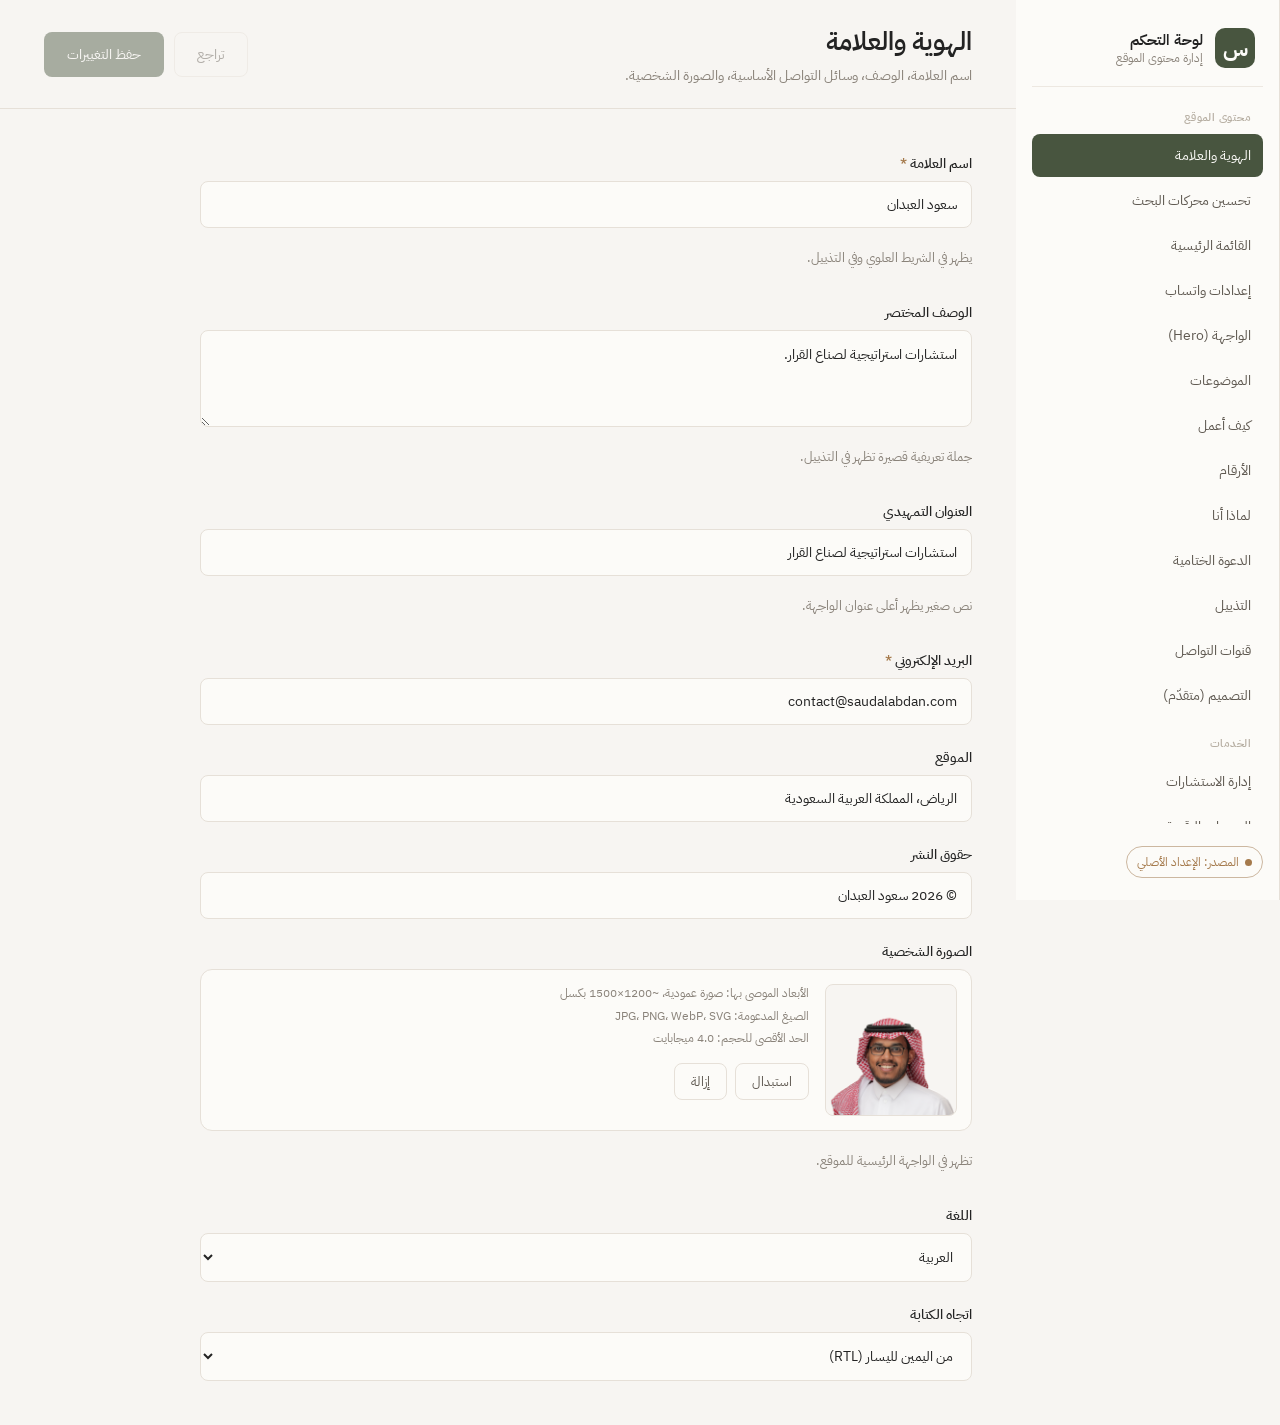
==== admin/index.html @ 1a5836ee "Initial commit" ====
<!DOCTYPE html>
<html lang="ar" dir="rtl">
<head>
  <meta charset="utf-8">
  <meta name="viewport" content="width=device-width, initial-scale=1">
  <title>لوحة التحكم — سعود العبدان</title>
  <meta name="robots" content="noindex, nofollow">
  <link rel="preconnect" href="https://fonts.googleapis.com">
  <link href="https://fonts.googleapis.com/css2?family=IBM+Plex+Sans+Arabic:wght@300;400;500;600;700&display=swap" rel="stylesheet">
  <link rel="stylesheet" href="styles.css">
</head>
<body>
  <div id="app" class="app" aria-busy="true">

    <!-- ── Sidebar: one entry per config group ───────────────────────────── -->
    <aside class="sidebar" id="sidebar">
      <div class="brand">
        <div class="brand-mark" aria-hidden="true">س</div>
        <div class="brand-text">
          <strong>لوحة التحكم</strong>
          <span>إدارة محتوى الموقع</span>
        </div>
      </div>

      <nav id="nav" class="nav" aria-label="أقسام المحتوى"><!-- built by app.js --></nav>

      <div class="sidebar-foot">
        <span id="source-badge" class="badge badge-neutral">جارٍ التحميل…</span>
      </div>
    </aside>

    <!-- ── Main panel ────────────────────────────────────────────────────── -->
    <main class="main">
      <header class="topbar">
        <button class="menu-toggle" id="menu-toggle" aria-label="القائمة" aria-controls="sidebar">☰</button>
        <div class="topbar-head">
          <h1 id="section-title">…</h1>
          <p id="section-desc" class="section-desc"></p>
        </div>
        <div id="topbar-actions" class="topbar-actions"><!-- Save / Revert --></div>
      </header>

      <section id="panel" class="panel" aria-live="polite"><!-- built by app.js --></section>
    </main>
  </div>

  <div id="toast" class="toast" role="status" aria-live="polite"></div>

  <!--
    Read-only load of the LIVE site configuration. The admin only SOURCES
    current values from this file; it is never written here. Keeping the
    public site's single source of truth intact is deliberate.
  -->
  <script src="../config/site.config.js"></script>
  <script src="data-service.js"></script>
  <script src="schema.js"></script>
  <script src="media-manager.js"></script>
  <script src="form-engine.js"></script>
  <script src="app.js"></script>
</body>
</html>
---- admin/styles.css ----
/*
 * styles.css — Admin Dashboard shell
 * Palette mirrors config/site.config.js THEME.color so the CMS reads as part
 * of the same brand. Light is primary; dark is a courtesy via prefers-color-scheme.
 */

:root {
  --bg:        #F7F5F2;
  --surface:   #FCFBF8;
  --ink:       #232323;
  --body:      #5F5951;
  --muted:     #8A837A;
  --faint:     #B7AFA3;
  --line:      #E6E0D8;
  --line-soft: #EDE8E1;
  --primary:   #48553F;
  --primary-hover: #394334;
  --accent:    #A57A4C;
  --accent-hover: #8D673E;
  --danger:    #B23B3B;
  --ok:        #4F7A4A;

  --sidebar-w: 264px;
  --radius: 12px;
  --radius-sm: 8px;
  --shadow: 0 20px 42px -26px rgba(72,85,63,0.32);
  --font: 'IBM Plex Sans Arabic', system-ui, -apple-system, sans-serif;
}

@media (prefers-color-scheme: dark) {
  :root {
    --bg:        #1D1C1A;
    --surface:   #262523;
    --ink:       #F1EDE6;
    --body:      #C9C3B9;
    --muted:     #9A938A;
    --faint:     #756F66;
    --line:      #383632;
    --line-soft: #322F2C;
    --primary:   #8FA47C;
    --primary-hover: #A2B68F;
    --accent:    #C79A64;
    --accent-hover: #D6AE7B;
    --shadow: 0 20px 42px -26px rgba(0,0,0,0.6);
  }
}

* { box-sizing: border-box; }

html, body {
  margin: 0;
  height: 100%;
}

body {
  background: var(--bg);
  color: var(--ink);
  font-family: var(--font);
  direction: rtl;
  -webkit-font-smoothing: antialiased;
  -moz-osx-font-smoothing: grayscale;
  text-rendering: optimizeLegibility;
}

/* ── Layout ─────────────────────────────────────────────────────────────── */
.app {
  display: grid;
  grid-template-columns: var(--sidebar-w) 1fr;
  min-height: 100vh;
}

.sidebar {
  background: var(--surface);
  border-inline-start: 1px solid var(--line);   /* on the right in RTL */
  display: flex;
  flex-direction: column;
  gap: 8px;
  padding: 22px 16px;
  position: sticky;
  top: 0;
  height: 100vh;
}

.brand {
  display: flex;
  align-items: center;
  gap: 12px;
  padding: 6px 8px 18px;
  border-bottom: 1px solid var(--line-soft);
  margin-bottom: 10px;
}
.brand-mark {
  flex: 0 0 auto;
  width: 40px; height: 40px;
  display: grid; place-items: center;
  background: var(--primary);
  color: #FCFBF8;
  border-radius: 10px;
  font-size: 22px; font-weight: 700;
}
.brand-text { display: flex; flex-direction: column; line-height: 1.35; }
.brand-text strong { font-size: 15px; font-weight: 600; }
.brand-text span { font-size: 12px; color: var(--muted); }

.nav { display: flex; flex-direction: column; gap: 2px; overflow-y: auto; }

.nav-item {
  display: flex;
  align-items: center;
  gap: 10px;
  width: 100%;
  padding: 11px 12px;
  border: 0;
  border-radius: var(--radius-sm);
  background: transparent;
  color: var(--body);
  font-family: inherit;
  font-size: 14px;
  text-align: start;
  cursor: pointer;
  transition: background .18s ease, color .18s ease;
}
.nav-item:hover { background: var(--line-soft); color: var(--ink); }
.nav-item.is-active { background: var(--primary); color: #FCFBF8; }
.nav-item .nav-icon { flex: 0 0 auto; width: 18px; height: 18px; opacity: .9; }
.nav-item .nav-label { flex: 1 1 auto; }
.nav-item .nav-dot {
  flex: 0 0 auto; width: 7px; height: 7px; border-radius: 50%;
  background: var(--accent); opacity: 0; transition: opacity .15s ease;
}
.nav-item.is-dirty .nav-dot { opacity: 1; }
.nav-item .nav-soon {
  flex: 0 0 auto; font-size: 10px; color: var(--faint);
  border: 1px solid var(--line); border-radius: 999px; padding: 1px 7px;
}
.nav-item.is-active .nav-soon { color: #E9E4DB; border-color: rgba(255,255,255,.35); }

.sidebar-foot { margin-top: auto; padding-top: 14px; }

.badge {
  display: inline-flex; align-items: center; gap: 6px;
  font-size: 12px; padding: 6px 10px; border-radius: 999px;
  border: 1px solid var(--line);
}
.badge::before { content: ""; width: 7px; height: 7px; border-radius: 50%; background: var(--faint); }
.badge-neutral { color: var(--muted); }
.badge-api { color: var(--ok); border-color: color-mix(in srgb, var(--ok) 40%, var(--line)); }
.badge-api::before { background: var(--ok); }
.badge-bundled { color: var(--accent); border-color: color-mix(in srgb, var(--accent) 40%, var(--line)); }
.badge-bundled::before { background: var(--accent); }

/* ── Main ───────────────────────────────────────────────────────────────── */
.main { display: flex; flex-direction: column; min-width: 0; }

.topbar {
  display: flex;
  align-items: center;
  gap: 16px;
  padding: 22px clamp(20px, 4vw, 44px);
  border-bottom: 1px solid var(--line);
  background: var(--bg);
  position: sticky; top: 0; z-index: 20;
}
.topbar-head { flex: 1 1 auto; min-width: 0; }
.topbar h1 { margin: 0; font-size: clamp(20px, 2.4vw, 26px); font-weight: 600; }
.section-desc { margin: 4px 0 0; font-size: 14px; color: var(--muted); }
.topbar-actions { display: flex; gap: 10px; flex: 0 0 auto; }

.menu-toggle {
  display: none;
  border: 1px solid var(--line); background: var(--surface); color: var(--ink);
  border-radius: var(--radius-sm); font-size: 18px; width: 42px; height: 42px; cursor: pointer;
}

.panel { padding: clamp(20px, 4vw, 44px); max-width: 860px; }

/* ── Buttons ────────────────────────────────────────────────────────────── */
.btn {
  font-family: inherit; font-size: 14px;
  padding: 11px 22px; border-radius: var(--radius-sm);
  border: 1px solid transparent; cursor: pointer;
  transition: background .2s ease, color .2s ease, border-color .2s ease, opacity .2s ease;
}
.btn-primary { background: var(--primary); color: #FCFBF8; }
.btn-primary:hover:not(:disabled) { background: var(--primary-hover); }
.btn-ghost { background: transparent; border-color: var(--line); color: var(--body); }
.btn-ghost:hover:not(:disabled) { border-color: var(--muted); color: var(--ink); }
.btn:disabled { opacity: .45; cursor: not-allowed; }

/* ── Forms ──────────────────────────────────────────────────────────────── */
.form { display: flex; flex-direction: column; gap: 22px; }
.field { display: flex; flex-direction: column; gap: 7px; }
.field label { font-size: 14px; font-weight: 500; color: var(--ink); }
.field .req { color: var(--accent); margin-inline-start: 3px; }
.field .hint { font-size: 12.5px; color: var(--muted); line-height: 1.6; }

.field input,
.field textarea,
.field select {
  font-family: inherit; font-size: 14px; color: var(--ink);
  background: var(--surface);
  border: 1px solid var(--line);
  border-radius: var(--radius-sm);
  padding: 12px 14px;
  width: 100%;
  transition: border-color .18s ease, box-shadow .18s ease;
}
.field textarea { resize: vertical; min-height: 84px; line-height: 1.7; }
.field input:focus,
.field textarea:focus,
.field select:focus {
  outline: none;
  border-color: var(--primary);
  box-shadow: 0 0 0 3px color-mix(in srgb, var(--primary) 18%, transparent);
}
.field.has-error input,
.field.has-error textarea { border-color: var(--danger); }
.field .error {
  font-size: 12.5px; color: var(--danger); display: none;
}
.field.has-error .error { display: block; }

.form-note {
  font-size: 13px; color: var(--muted);
  background: var(--surface); border: 1px solid var(--line-soft);
  border-radius: var(--radius-sm); padding: 14px 16px; line-height: 1.7;
}
.form-note strong { color: var(--ink); font-weight: 600; }

/* ── Read-only preview (sections not yet editable) ──────────────────────── */
.preview-banner {
  display: flex; align-items: center; gap: 10px;
  font-size: 13.5px; color: var(--body);
  background: color-mix(in srgb, var(--accent) 8%, var(--surface));
  border: 1px solid color-mix(in srgb, var(--accent) 30%, var(--line));
  border-radius: var(--radius-sm); padding: 13px 16px; margin-bottom: 22px;
}
.preview-banner .dot { flex: 0 0 auto; width: 8px; height: 8px; border-radius: 50%; background: var(--accent); }

.ro-tree { font-size: 13.5px; line-height: 1.7; }
.ro-row { padding: 3px 0; }
.ro-key { color: var(--muted); }
.ro-val { color: var(--ink); }
.ro-group {
  border-inline-start: 2px solid var(--line-soft);
  margin-inline-start: 4px; padding-inline-start: 14px; margin-top: 4px;
}
.ro-card {
  background: var(--surface); border: 1px solid var(--line-soft);
  border-radius: var(--radius-sm); padding: 12px 14px; margin: 8px 0;
}
.ro-index { font-size: 11px; color: var(--faint); margin-bottom: 6px; }

/* ── Toast ──────────────────────────────────────────────────────────────── */
.toast {
  position: fixed; inset-block-end: 26px; inset-inline-start: 50%;
  transform: translate(50%, 20px);
  background: var(--ink); color: var(--bg);
  padding: 13px 22px; border-radius: 999px; font-size: 14px;
  box-shadow: var(--shadow);
  opacity: 0; pointer-events: none; transition: opacity .25s ease, transform .25s ease;
  z-index: 100; max-width: 90vw; text-align: center;
}
.toast.show { opacity: 1; transform: translate(50%, 0); }
.toast.toast-ok { background: var(--primary); color: #FCFBF8; }
.toast.toast-warn { background: var(--accent); color: #FCFBF8; }
.toast.toast-err { background: var(--danger); color: #fff; }

/* ── Loading gate ───────────────────────────────────────────────────────── */
.app[aria-busy="true"] .panel,
.app[aria-busy="true"] .topbar-actions { visibility: hidden; }

/* ── Nav group labels ───────────────────────────────────────────────────── */
.section-group-label {
  font-size: 11px; letter-spacing: .04em; color: var(--faint);
  padding: 16px 12px 6px; font-weight: 600;
}
.section-group-label:first-child { padding-top: 4px; }

/* ── Nested groups ──────────────────────────────────────────────────────── */
.group {
  display: flex; flex-direction: column; gap: 16px;
  border: 1px solid var(--line-soft); border-radius: var(--radius);
  padding: 16px 18px; background: color-mix(in srgb, var(--surface) 60%, transparent);
}
.group-title { font-size: 14px; font-weight: 600; color: var(--ink); margin: 0; }

/* ── Repeatable lists ───────────────────────────────────────────────────── */
.list { display: flex; flex-direction: column; gap: 12px; }
.list-head { display: flex; align-items: center; justify-content: space-between; }
.list-title { font-size: 14px; font-weight: 600; margin: 0; color: var(--ink); }
.list-item {
  display: flex; flex-direction: column; gap: 14px;
  border: 1px solid var(--line); border-radius: var(--radius-sm);
  padding: 14px 16px; background: var(--surface);
}
.item-head { display: flex; align-items: center; justify-content: space-between; gap: 10px; }
.item-title { font-size: 13.5px; font-weight: 600; color: var(--ink); min-width: 0; overflow: hidden; text-overflow: ellipsis; white-space: nowrap; }
.item-ctl { display: flex; gap: 6px; flex: 0 0 auto; }
.icon-btn {
  width: 30px; height: 30px; padding: 0;
  border: 1px solid var(--line); background: var(--bg); color: var(--body);
  border-radius: 6px; cursor: pointer; font-size: 12px; line-height: 1;
  transition: border-color .15s ease, color .15s ease;
}
.icon-btn:hover:not(:disabled) { border-color: var(--muted); color: var(--ink); }
.icon-btn.danger:hover:not(:disabled) { border-color: var(--danger); color: var(--danger); }
.icon-btn:disabled { opacity: .35; cursor: not-allowed; }
.btn-sm { padding: 8px 16px; font-size: 13px; align-self: flex-start; }

/* ── Checkbox + color controls ──────────────────────────────────────────── */
.checkbox-row { display: flex; align-items: center; gap: 10px; }
.checkbox-row input { width: 18px; height: 18px; accent-color: var(--primary); }
.checkbox-row label { margin: 0; cursor: pointer; }
.field input[type="color"] {
  width: 56px; height: 40px; padding: 3px; cursor: pointer; flex: 0 0 auto;
}
.color-row { display: flex; align-items: center; gap: 12px; }
.color-row .hint { font-family: ui-monospace, monospace; }

/* ── Media Manager ──────────────────────────────────────────────────────── */
.media {
  display: flex; gap: 16px; align-items: flex-start;
  border: 1px solid var(--line); border-radius: var(--radius);
  padding: 14px; background: var(--surface);
}
.media.is-drag { border-color: var(--primary); box-shadow: 0 0 0 3px color-mix(in srgb, var(--primary) 18%, transparent); }
.media.has-err { border-color: var(--danger); }
.media-body { flex: 1 1 auto; min-width: 0; display: flex; flex-direction: column; gap: 12px; }

/* image */
.media-preview {
  flex: 0 0 auto; width: 132px; height: 132px; position: relative;
  border: 1px dashed var(--line); border-radius: var(--radius-sm);
  background: var(--bg); overflow: hidden; cursor: pointer;
  display: flex; align-items: center; justify-content: center;
}
.media-image.is-filled .media-preview { border-style: solid; cursor: default; }
.media-preview img { width: 100%; height: 100%; object-fit: cover; display: none; }
.media-empty {
  display: flex; flex-direction: column; align-items: center; justify-content: center; gap: 6px;
  text-align: center; padding: 10px; color: var(--muted); font-size: 11.5px; line-height: 1.5;
}
.media-empty-ico { font-size: 26px; opacity: .8; }

/* file */
.media-file-row { display: flex; align-items: center; gap: 12px; }
.media-file-badge {
  flex: 0 0 auto; width: 48px; height: 56px; border-radius: 8px;
  display: flex; align-items: center; justify-content: center;
  background: color-mix(in srgb, var(--primary) 12%, var(--surface));
  color: var(--primary); font-size: 12px; font-weight: 700; letter-spacing: .02em;
  border: 1px solid color-mix(in srgb, var(--primary) 25%, var(--line));
}
.media-file-info { min-width: 0; }
.media-file-name { font-size: 14px; font-weight: 600; color: var(--ink); overflow: hidden; text-overflow: ellipsis; white-space: nowrap; }
.media-file-sub { font-size: 12.5px; color: var(--muted); margin-top: 2px; }

/* shared */
.media-meta { display: flex; flex-direction: column; gap: 3px; }
.media-meta-row { font-size: 12px; color: var(--muted); line-height: 1.6; }
.media-actions { display: flex; gap: 8px; flex-wrap: wrap; }
.media-remove:hover:not(:disabled) { border-color: var(--danger); color: var(--danger); }
.media-err { font-size: 12.5px; color: var(--danger); min-height: 0; }
.media-err:empty { display: none; }

@media (max-width: 560px) {
  .media { flex-direction: column; }
  .media-preview { width: 100%; height: 160px; }
}

/* ── Responsive ─────────────────────────────────────────────────────────── */
@media (max-width: 760px) {
  .app { grid-template-columns: 1fr; }
  .sidebar {
    position: fixed; inset-block: 0; inset-inline-start: 0;
    width: min(84vw, var(--sidebar-w)); z-index: 40;
    transform: translateX(100%);            /* off-canvas to the right (RTL) */
    transition: transform .25s ease;
    box-shadow: var(--shadow);
  }
  .app.nav-open .sidebar { transform: translateX(0); }
  .menu-toggle { display: inline-flex; align-items: center; justify-content: center; }
}
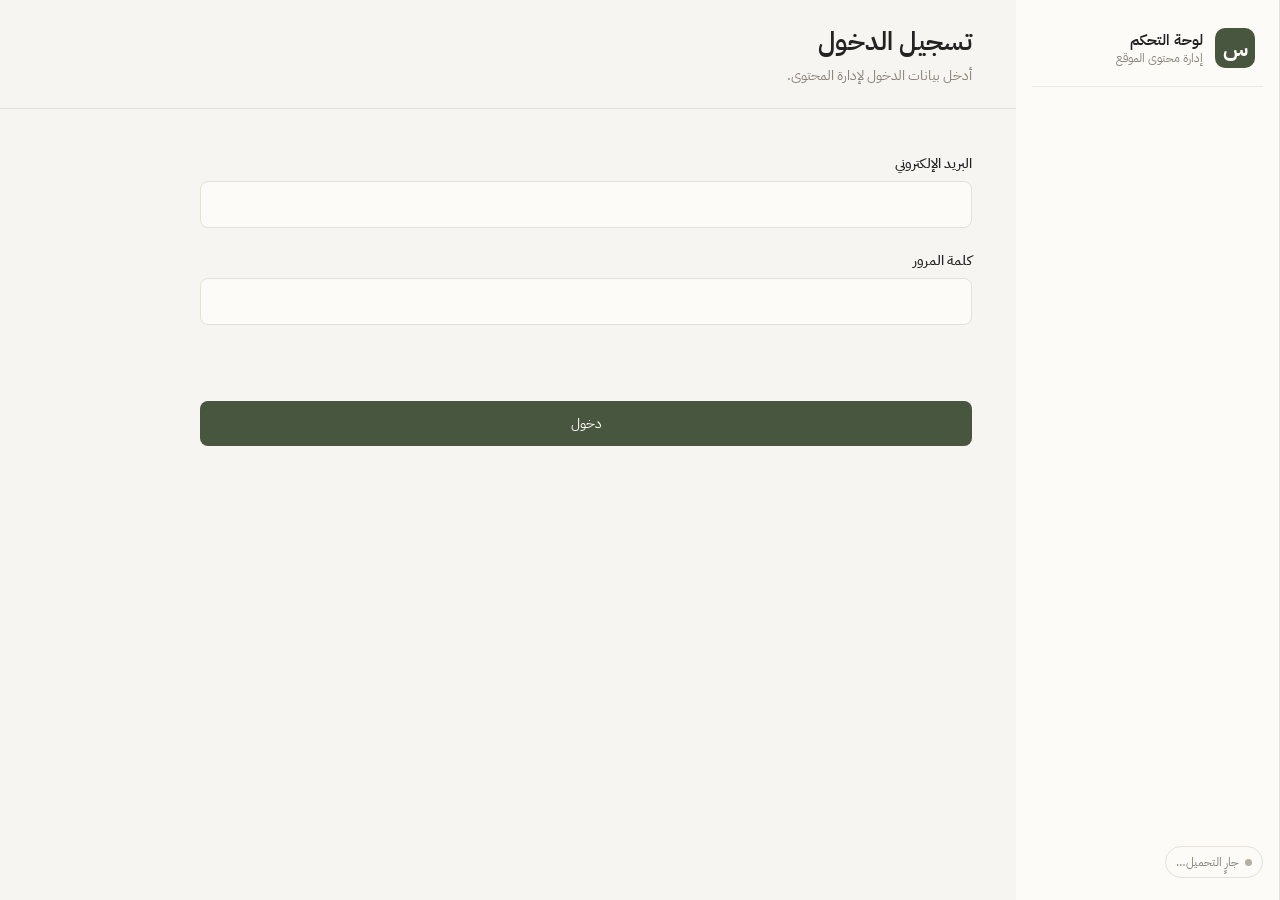
==== commit 8ce76e30: "Migrate CMS to Supabase" ====
--- a/admin/index.html
+++ b/admin/index.html
@@ -52,6 +52,8 @@
     public site's single source of truth intact is deliberate.
   -->
   <script src="../config/site.config.js"></script>
+  <script src="../config/supabase.config.js"></script>
+  <script src="../config/supabase-client.js"></script>
   <script src="data-service.js"></script>
   <script src="schema.js"></script>
   <script src="media-manager.js"></script>
